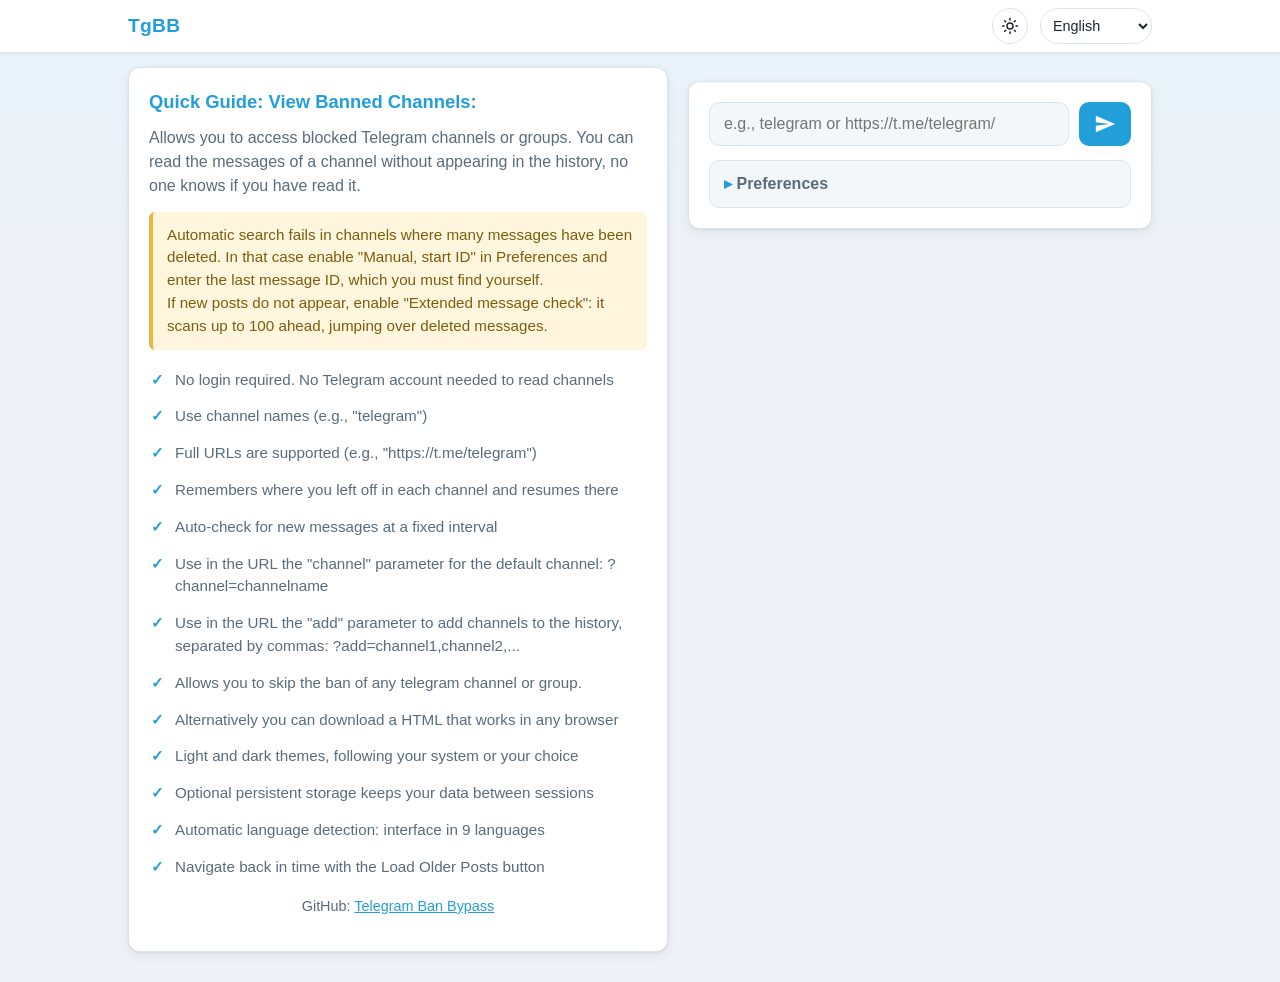
==== src/index.html @ 6d7a8ae9 "ui: drop the redundant channel field label The placeholder already explains what to type and the who" ====
<!DOCTYPE html>
<html>
<head>
    <meta charset="UTF-8">
    <meta name="viewport" content="width=device-width, initial-scale=1.0">
    <meta name="description" content="Allows you to skip the ban of any telegram channel or group. You can read the messages of a channel without appearing in the history, no one knows if you have read it.">
    <meta name="author" content="github.com/FranBarInstance">
    <meta name="theme-color" content="#229ED9">
    <meta name="application-name" content="Telegram Ban Bypass" />
    <meta name="mobile-web-app-capable" content="yes" />
    <meta name="apple-mobile-web-app-capable" content="yes">
    <meta name="apple-mobile-web-app-status-bar-style" content="black">
    <link rel="icon" href="favicon.ico" type="image/ico">
    <link rel="manifest" href="manifest.json">
    <link rel="preload" href="https://telegram.org/js/telegram-widget.js?22" as="script">
    <script>
        (function () {
            var known = ['es', 'en', 'ru', 'pt', 'de', 'fr', 'it', 'pl', 'nl'];
            var lang = '';
            try {
                lang = sessionStorage.getItem('preferredLanguage') ||
                       localStorage.getItem('preferredLanguage') || '';
            } catch (e) { /* storage unavailable */ }
            if (known.indexOf(lang) < 0) {
                lang = (navigator.language || 'en').split('-')[0];
                if (known.indexOf(lang) < 0) lang = 'en';
            }
            document.documentElement.lang = lang;
        })();
        try {
            // Read the stored theme preference before the stylesheet loads
            // to avoid a flash of the wrong theme. Absent value = system.
            var savedTheme = sessionStorage.getItem('tgTheme') || localStorage.getItem('tgTheme');
            if (savedTheme === 'light' || savedTheme === 'dark') {
                document.documentElement.dataset.theme = savedTheme;
            }
        } catch (e) { /* storage unavailable */ }
    </script>
    <title>Telegram Ban Bypass - Avoid blocking the Telegram channel or group</title>
    <link rel="stylesheet" href="style.css">
</head>
<body>
    <header class="toolbar">
        <div class="toolbar-inner">
            <a class="brand" href="https://github.com/FranBarInstance/Telegram-Ban-Bypass" target="_blank" rel="noopener">TgBB</a>
            <div class="toolbar-right">
                <span id="toolbar-channel" class="toolbar-channel" style="display: none;"></span>
                <button type="button" id="theme-toggle" class="theme-toggle" aria-label="Theme">
                    <svg class="icon-sun" viewBox="0 0 24 24" width="18" height="18" fill="none" stroke="currentColor" stroke-width="2" stroke-linecap="round" aria-hidden="true">
                        <circle cx="12" cy="12" r="4"></circle>
                        <path d="M12 2v2M12 20v2M4.9 4.9l1.4 1.4M17.7 17.7l1.4 1.4M2 12h2M20 12h2M4.9 19.1l1.4-1.4M17.7 6.3l1.4-1.4"></path>
                    </svg>
                    <svg class="icon-moon" viewBox="0 0 24 24" width="18" height="18" fill="currentColor" aria-hidden="true">
                        <path d="M21 12.8A9 9 0 1 1 11.2 3a7 7 0 0 0 9.8 9.8z"/>
                    </svg>
                </button>
                <select id="lang-select" class="language-selector" aria-label="Language" onchange="changeLanguage(this.value)">
                    <option value="es">Español</option>
                    <option value="en">English</option>
                    <option value="ru">Русский</option>
                    <option value="pt">Português</option>
                    <option value="de">Deutsch</option>
                    <option value="fr">Français</option>
                    <option value="it">Italiano</option>
                    <option value="pl">Polski</option>
                    <option value="nl">Nederlands</option>
                </select>
            </div>
        </div>
    </header>
    <main>
        <aside class="sidebar">
            <section class="card input-card">
                <div class="channel-row">
                    <input type="text" id="channel-input" placeholder="e.g., telegram or https://t.me/telegram/">
                    <button type="button" id="load-channel-btn" class="load-channel-btn" title="Load" aria-label="Load">
                        <svg viewBox="0 0 24 24" width="22" height="22" fill="currentColor" aria-hidden="true">
                            <path d="M2 21 23 12 2 3v7l15 2-15 2v7z"/>
                        </svg>
                    </button>
                </div>
                <details class="prefs">
                    <summary id="prefsTitle"></summary>
                    <label class="pref-row">
                        <input type="checkbox" id="pref-cookies">
                        <span id="prefCookiesLabel"></span>
                    </label>
                    <div class="pref-row pref-startid-row">
                        <label class="pref-check">
                            <input type="checkbox" id="pref-startid">
                            <span id="prefStartIdLabel"></span>
                        </label>
                        <div class="startid-value">
                            <input type="number" id="start-id-input" min="1" disabled>
                        </div>
                    </div>
                    <div class="pref-row pref-autocheck-row">
                        <label class="pref-check">
                            <input type="checkbox" id="pref-autocheck">
                            <span id="prefAutoCheckLabel"></span>
                        </label>
                        <div class="autocheck-interval">
                            <input type="number" id="autocheck-interval" min="0" step="5" value="60">
                            <span id="secondsLabel"></span>
                        </div>
                    </div>
                    <label class="pref-row">
                        <input type="checkbox" id="pref-deepcheck">
                        <span id="prefDeepCheckLabel"></span>
                    </label>
                </details>
            </section>
            <section class="card saved-channels" style="display: none;">
                <ul id="saved-channels-list"></ul>
            </section>
        </aside>
        <div class="content">
            <div id="current-channel" class="current-channel" style="display: none;"></div>
            <button type="button" class="stop-search-btn" id="stop-search-btn" style="display: none;"></button>
            <button class="widget-load-more-button" style="display: none;" id="loadMoreBtn"></button>
            <div id="widget-container"></div>
            <button class="widget-load-more-button" style="display: none;" id="checkNewBtn"></button>
            <div id="loading" class="loading" style="display: none;"></div>
            <div id="error" class="error" style="display: none;"></div>
            <section class="card tips" id="tips-card">
                <h3 id="quickGuideTitle"></h3>
                <p id="quickGuideDescription"></p>
                <div class="search-info" id="searchInfo">
                    <p id="searchInfoText"></p>
                    <p id="deepCheckInfoText"></p>
                </div>
                <ul id="featuresList"></ul>
                <p class="github-link">GitHub: <a href="https://github.com/FranBarInstance/Telegram-Ban-Bypass" target="_blank">Telegram Ban Bypass</a></p>
            </section>
        </div>
    </main>
    <div class="for-caching" style="display: none;">
        <script async src="https://telegram.org/js/telegram-widget.js?22" data-telegram-post="telegram/0" data-width="100%"></script>
    </div>
    <script src="app.js"></script>
</body>
</html>
---- src/style.css ----
:root {
    color-scheme: light;
    --bg: #eef2f6;
    --bg-gradient: linear-gradient(180deg, #e7f3fb 0%, #eef2f6 240px);
    --surface: #ffffff;
    --surface-soft: #f4f7fa;
    --text: #1c2733;
    --text-soft: #5b6b7b;
    --border: #dce4ec;
    --accent: #229ED9;
    --accent-strong: #1685bd;
    --accent-soft: #e3f2fb;
    --danger: #d9534f;
    --danger-soft: #fdecec;
    --note-bg: #fff6dd;
    --note-border: #e6b93c;
    --note-text: #7a5d10;
    --ok-bg: #e2f4e7;
    --ok-text: #1e6b34;
    --success: #2fae5f;
    --radius: 12px;
    --shadow: 0 1px 3px rgba(16, 34, 53, 0.08), 0 4px 14px rgba(16, 34, 53, 0.06);
    --font: -apple-system, BlinkMacSystemFont, "Segoe UI", Roboto, "Helvetica Neue", Arial, sans-serif;
}
/* Explicit user choice from the theme toggle */
:root[data-theme="dark"] {
    color-scheme: dark;
    --bg: #0e1621;
    --bg-gradient: linear-gradient(180deg, #17212b 0%, #0e1621 240px);
    --surface: #17212b;
    --surface-soft: #1d2a38;
    --text: #e9eef4;
    --text-soft: #9fb0c0;
    --border: #2b3a4a;
    --accent: #229ED9;
    --accent-strong: #3fb0e6;
    --accent-soft: #1b3247;
    --danger: #e0716d;
    --danger-soft: #3a2324;
    --note-bg: #33301f;
    --note-border: #a8892e;
    --note-text: #e8d49a;
    --ok-bg: #1e3527;
    --ok-text: #8fd6a4;
    --success: #43bd72;
    --shadow: 0 1px 3px rgba(0, 0, 0, 0.4), 0 4px 14px rgba(0, 0, 0, 0.3);
}
@media (prefers-color-scheme: dark) {
    :root:not([data-theme="light"]) {
        color-scheme: dark;
        --bg: #0e1621;
        --bg-gradient: linear-gradient(180deg, #17212b 0%, #0e1621 240px);
        --surface: #17212b;
        --surface-soft: #1d2a38;
        --text: #e9eef4;
        --text-soft: #9fb0c0;
        --border: #2b3a4a;
        --accent: #229ED9;
        --accent-strong: #3fb0e6;
        --accent-soft: #1b3247;
        --danger: #e0716d;
        --danger-soft: #3a2324;
        --note-bg: #33301f;
        --note-border: #a8892e;
        --note-text: #e8d49a;
        --ok-bg: #1e3527;
        --ok-text: #8fd6a4;
        --success: #43bd72;
        --shadow: 0 1px 3px rgba(0, 0, 0, 0.4), 0 4px 14px rgba(0, 0, 0, 0.3);
    }
}
* {
    box-sizing: border-box;
}
body {
    margin: 0;
    padding: 16px;
    font-family: var(--font);
    background: var(--bg);
    background-image: var(--bg-gradient);
    background-attachment: fixed;
    color: var(--text);
    line-height: 1.5;
    -webkit-text-size-adjust: 100%;
}
main {
    max-width: 620px;
    margin: 0 auto;
}
.toolbar {
    position: sticky;
    top: 0;
    z-index: 10;
    background: var(--surface);
    border-bottom: 1px solid var(--border);
    box-shadow: 0 1px 4px rgba(16, 34, 53, 0.06);
    margin: -16px -16px 0;
    padding: 0 16px;
}
.toolbar-inner {
    max-width: 620px;
    margin: 0 auto;
    display: flex;
    justify-content: space-between;
    align-items: center;
    gap: 12px;
    min-height: 52px;
}
.brand {
    font-size: 1.2em;
    font-weight: 800;
    color: var(--accent);
    letter-spacing: 0.3px;
    white-space: nowrap;
    text-decoration: none;
}
.brand:hover {
    text-decoration: underline;
}
.toolbar-right {
    display: flex;
    align-items: center;
    gap: 12px;
    min-width: 0;
}
.toolbar-channel {
    font-weight: 700;
    color: var(--text);
    max-width: 40vw;
    overflow: hidden;
    text-overflow: ellipsis;
    white-space: nowrap;
}
.language-selector {
    font-family: inherit;
    font-size: 0.9em;
    color: var(--text);
    background: var(--surface);
    border: 1px solid var(--border);
    border-radius: 999px;
    padding: 5px 8px;
    min-height: 36px;
    cursor: pointer;
    max-width: 130px;
}
.language-selector:hover,
.language-selector:focus {
    outline: none;
    border-color: var(--accent);
    color: var(--accent);
}
.theme-toggle {
    display: inline-flex;
    align-items: center;
    justify-content: center;
    flex: none;
    width: 36px;
    height: 36px;
    padding: 0;
    color: var(--text);
    background: var(--surface);
    border: 1px solid var(--border);
    border-radius: 999px;
    cursor: pointer;
    transition: border-color 0.15s ease, color 0.15s ease;
}
.theme-toggle:hover,
.theme-toggle:focus {
    outline: none;
    border-color: var(--accent);
    color: var(--accent);
}
.theme-toggle .icon-moon {
    display: none;
}
.theme-toggle.is-dark .icon-sun {
    display: none;
}
.theme-toggle.is-dark .icon-moon {
    display: block;
}
.card {
    background: var(--surface);
    border: 1px solid var(--border);
    border-radius: var(--radius);
    box-shadow: var(--shadow);
    padding: 20px;
    margin: 14px 0;
}
.input-card label {
    display: block;
    font-weight: 600;
    margin-bottom: 8px;
}
.input-card input[type="text"] {
    width: 100%;
    padding: 12px 14px;
    font-size: 16px;
    font-family: inherit;
    color: var(--text);
    background: var(--surface-soft);
    border: 1px solid var(--border);
    border-radius: 10px;
    margin-bottom: 14px;
}
.input-card input:focus {
    outline: none;
    border-color: var(--accent);
    box-shadow: 0 0 0 3px var(--accent-soft);
}
.prefs {
    margin-top: 14px;
    border: 1px solid var(--border);
    border-radius: 10px;
    background: var(--surface-soft);
}
.prefs summary {
    padding: 11px 14px;
    font-weight: 600;
    color: var(--text-soft);
    cursor: pointer;
    list-style: none;
}
.prefs summary::before {
    content: "▸ ";
    color: var(--accent);
}
.prefs[open] summary::before {
    content: "▾ ";
}
.prefs .pref-row,
.prefs .pref-autocheck-row {
    display: flex;
    align-items: center;
    gap: 8px;
    padding: 7px 14px;
    font-size: 0.95em;
    color: var(--text);
    cursor: pointer;
}
.prefs .pref-check {
    display: flex;
    align-items: center;
    gap: 8px;
    cursor: pointer;
    font-size: 0.95em;
}
.prefs input[type="checkbox"],
.prefs input[type="radio"] {
    accent-color: var(--success);
    width: 16px;
    height: 16px;
    cursor: pointer;
}
.pref-autocheck-row,
.pref-startid-row {
    flex-wrap: wrap;
    cursor: default;
}
.autocheck-interval,
.startid-value {
    display: flex;
    align-items: center;
    gap: 6px;
    margin-left: auto;
    font-size: 0.9em;
    color: var(--text-soft);
}
.autocheck-interval input,
.startid-value input {
    padding: 6px 8px;
    font-size: 14px;
    font-family: inherit;
    color: var(--text);
    background: var(--surface);
    border: 1px solid var(--border);
    border-radius: 8px;
}
.autocheck-interval input {
    width: 70px;
}
.startid-value input {
    width: 95px;
}
.autocheck-interval input:disabled,
.startid-value input:disabled {
    opacity: 0.5;
    cursor: not-allowed;
}
.channel-row {
    display: flex;
    gap: 10px;
    margin-bottom: 14px;
}
.channel-row input[type="text"] {
    flex: 1;
    min-width: 0;
    margin-bottom: 0;
}
.widget-load-more-button {
    display: block;
    width: 100%;
    padding: 13px 16px;
    font-size: 16px;
    font-family: inherit;
    font-weight: 600;
    color: #ffffff;
    background: var(--accent);
    border: none;
    border-radius: 10px;
    cursor: pointer;
    transition: background-color 0.15s ease;
}
.load-channel-btn {
    flex: none;
    width: 52px;
    display: flex;
    align-items: center;
    justify-content: center;
    color: #ffffff;
    background: var(--accent);
    border: none;
    border-radius: 10px;
    cursor: pointer;
    transition: background-color 0.15s ease;
}
.widget-load-more-button:hover {
    background: var(--accent-strong);
}
.load-channel-btn:hover {
    background: var(--accent-strong);
}
.load-channel-btn:disabled {
    background: var(--border);
    color: var(--text-soft);
    cursor: not-allowed;
}
.widget-load-more-button {
    margin: 18px 0;
    background: var(--surface);
    color: var(--accent);
    border: 1px solid var(--accent);
}
#checkNewBtn {
    margin-bottom: 70px;
}
.widget-load-more-button:hover {
    background: var(--accent-soft);
}
.widget-load-more-button:disabled {
    opacity: 0.6;
    cursor: default;
}
.stop-search-btn {
    display: block;
    width: 100%;
    margin: 12px 0 18px;
    padding: 13px 16px;
    font-size: 16px;
    font-family: inherit;
    font-weight: 600;
    color: #ffffff;
    background: var(--danger);
    border: none;
    border-radius: 10px;
    cursor: pointer;
    transition: background-color 0.15s ease;
}
.stop-search-btn:hover {
    filter: brightness(0.92);
}
.stop-search-btn:disabled {
    opacity: 0.6;
    cursor: default;
}
#saved-channels-list {
    list-style: none;
    padding: 0;
    margin: 0;
}
#saved-channels-list li {
    display: flex;
    justify-content: space-between;
    align-items: center;
    gap: 10px;
    padding: 10px 4px;
    border-bottom: 1px solid var(--border);
}
#saved-channels-list li:last-child {
    border-bottom: none;
}
#saved-channels-list li span {
    color: var(--accent);
    font-weight: 500;
    cursor: pointer;
    overflow-wrap: anywhere;
}
#saved-channels-list li span:hover {
    text-decoration: underline;
}
#saved-channels-list button {
    flex-shrink: 0;
    min-height: 40px;
    min-width: 44px;
    padding: 8px 14px;
    font-size: 14px;
    color: var(--danger);
    background: transparent;
    border: 1px solid var(--danger);
    border-radius: 8px;
    cursor: pointer;
}
#saved-channels-list button:hover {
    background: var(--danger-soft);
}
.current-channel {
    background: var(--accent-soft);
    border: 1px solid var(--accent);
    color: var(--text);
    padding: 12px 16px;
    border-radius: 10px;
    text-align: center;
    margin: 14px 0;
    overflow-wrap: anywhere;
}
.current-channel.flash-ok {
    background: var(--ok-bg);
    color: var(--ok-text);
}
.loading {
    background: var(--surface);
    border: 1px solid var(--border);
    color: var(--text-soft);
    font-style: italic;
    text-align: center;
    padding: 14px;
    border-radius: 10px;
    margin: 14px 0;
}
.error {
    background: var(--danger-soft);
    border: 1px solid var(--danger);
    color: var(--danger);
    text-align: center;
    padding: 14px;
    border-radius: 10px;
    margin: 14px 0;
}
#widget-container {
    margin-top: 14px;
}
iframe[src*="t.me"] {
    margin-bottom: 10px;
    border-radius: 8px;
    max-width: 100%;
}
.tips h3 {
    margin: 0 0 10px;
    font-size: 1.15em;
    color: var(--accent);
}
.tips p {
    margin: 0 0 14px;
    color: var(--text-soft);
}
.search-info {
    background: var(--note-bg);
    border-left: 4px solid var(--note-border);
    border-radius: 6px;
    padding: 12px 14px;
    margin-bottom: 16px;
}
.search-info p {
    margin: 0;
    color: var(--note-text);
    font-size: 0.95em;
}
.tips ul {
    list-style: none;
    padding: 0;
    margin: 0 0 14px;
}
.tips li {
    position: relative;
    padding: 3px 0 3px 26px;
    margin-bottom: 8px;
    color: var(--text-soft);
    font-size: 0.95em;
}
.tips li::before {
    content: "\2713";
    position: absolute;
    left: 2px;
    color: var(--accent);
    font-weight: 700;
}
.github-link {
    text-align: center;
    font-size: 0.9em;
}
.github-link a {
    color: var(--accent);
}
@media (min-width: 1000px) {
    main {
        max-width: 1024px;
        display: flex;
        flex-direction: row-reverse;
        align-items: flex-start;
        gap: 20px;
    }
    .toolbar-inner {
        max-width: 1024px;
    }
    .content {
        flex: 0 0 540px;
        min-width: 0;
    }
    .sidebar {
        flex: 1;
        min-width: 0;
        position: sticky;
        top: 67px;
    }
}
@media (max-width: 600px) {
    body {
        padding: 10px;
    }
    .toolbar {
        margin: -10px -10px 0;
        padding: 0 10px;
    }
    .toolbar-inner {
        min-height: 48px;
    }
    .brand {
        font-size: 1.1em;
    }
    .toolbar-right {
        gap: 8px;
    }
    .toolbar-channel {
        max-width: 26vw;
    }
    .card {
        padding: 16px;
        margin: 10px 0;
    }
}
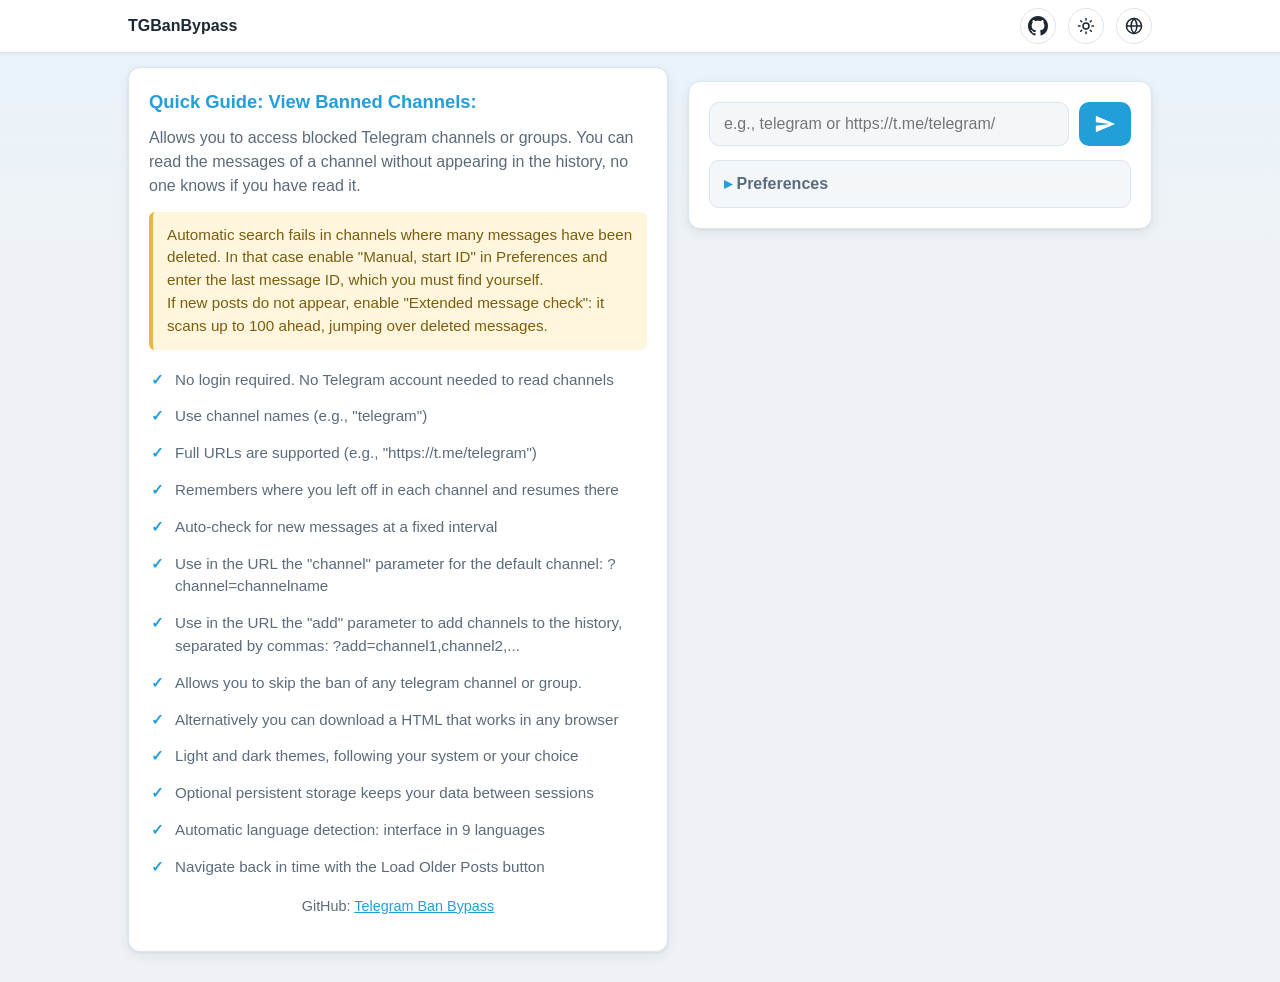
==== commit ced7414b: "change: icon toolbar with language menu and feed scroll arrows - GitHub icon replaces the TgBB text;" ====
--- a/src/index.html
+++ b/src/index.html
@@ -42,9 +42,13 @@
 <body>
     <header class="toolbar">
         <div class="toolbar-inner">
-            <a class="brand" href="https://github.com/FranBarInstance/Telegram-Ban-Bypass" target="_blank" rel="noopener">TgBB</a>
+            <span id="toolbar-channel" class="toolbar-channel">TGBanBypass</span>
             <div class="toolbar-right">
-                <span id="toolbar-channel" class="toolbar-channel" style="display: none;"></span>
+                <a class="brand" href="https://github.com/FranBarInstance/Telegram-Ban-Bypass" target="_blank" rel="noopener" aria-label="GitHub" title="GitHub">
+                    <svg viewBox="0 0 16 16" width="20" height="20" fill="currentColor" aria-hidden="true">
+                        <path d="M8 0C3.58 0 0 3.58 0 8c0 3.54 2.29 6.53 5.47 7.59.4.07.55-.17.55-.38 0-.19-.01-.82-.01-1.49-2.01.37-2.53-.49-2.69-.94-.09-.23-.48-.94-.82-1.13-.28-.15-.68-.52-.01-.53.63-.01 1.08.58 1.23.82.72 1.21 1.87.87 2.33.66.07-.52.28-.87.51-1.07-1.78-.2-3.64-.89-3.64-3.95 0-.87.31-1.59.82-2.15-.08-.2-.36-1.02.08-2.12 0 0 .67-.21 2.2.82.64-.18 1.32-.27 2-.27s1.36.09 2 .27c1.53-1.04 2.2-.82 2.2-.82.44 1.1.16 1.92.08 2.12.51.56.82 1.27.82 2.15 0 3.07-1.87 3.75-3.65 3.95.29.25.54.73.54 1.48 0 1.07-.01 1.93-.01 2.2 0 .21.15.46.55.38A8.01 8.01 0 0 0 16 8c0-4.42-3.58-8-8-8z"/>
+                    </svg>
+                </a>
                 <button type="button" id="theme-toggle" class="theme-toggle" aria-label="Theme">
                     <svg class="icon-sun" viewBox="0 0 24 24" width="18" height="18" fill="none" stroke="currentColor" stroke-width="2" stroke-linecap="round" aria-hidden="true">
                         <circle cx="12" cy="12" r="4"></circle>
@@ -54,17 +58,26 @@
                         <path d="M21 12.8A9 9 0 1 1 11.2 3a7 7 0 0 0 9.8 9.8z"/>
                     </svg>
                 </button>
-                <select id="lang-select" class="language-selector" aria-label="Language" onchange="changeLanguage(this.value)">
-                    <option value="es">Español</option>
-                    <option value="en">English</option>
-                    <option value="ru">Русский</option>
-                    <option value="pt">Português</option>
-                    <option value="de">Deutsch</option>
-                    <option value="fr">Français</option>
-                    <option value="it">Italiano</option>
-                    <option value="pl">Polski</option>
-                    <option value="nl">Nederlands</option>
-                </select>
+                <div class="lang-wrap">
+                    <button type="button" id="lang-toggle" class="lang-toggle" aria-label="Language" aria-haspopup="true" aria-expanded="false">
+                        <svg class="icon-globe" viewBox="0 0 24 24" width="18" height="18" fill="none" stroke="currentColor" stroke-width="2" stroke-linecap="round" aria-hidden="true">
+                            <circle cx="12" cy="12" r="10"></circle>
+                            <path d="M2 12h20"></path>
+                            <path d="M12 2a15.3 15.3 0 0 1 4 10 15.3 15.3 0 0 1-4 10 15.3 15.3 0 0 1-4-10 15.3 15.3 0 0 1 4-10z"></path>
+                        </svg>
+                    </button>
+                    <ul id="lang-menu" class="lang-menu" hidden>
+                        <li><button type="button" data-lang="es">Español</button></li>
+                        <li><button type="button" data-lang="en">English</button></li>
+                        <li><button type="button" data-lang="ru">Русский</button></li>
+                        <li><button type="button" data-lang="pt">Português</button></li>
+                        <li><button type="button" data-lang="de">Deutsch</button></li>
+                        <li><button type="button" data-lang="fr">Français</button></li>
+                        <li><button type="button" data-lang="it">Italiano</button></li>
+                        <li><button type="button" data-lang="pl">Polski</button></li>
+                        <li><button type="button" data-lang="nl">Nederlands</button></li>
+                    </ul>
+                </div>
             </div>
         </div>
     </header>
@@ -100,14 +113,20 @@
                             <span id="prefAutoCheckLabel"></span>
                         </label>
                         <div class="autocheck-interval">
-                            <input type="number" id="autocheck-interval" min="0" step="5" value="60">
+                            <input type="number" id="autocheck-interval" min="10" step="5" value="60">
                             <span id="secondsLabel"></span>
                         </div>
                     </div>
-                    <label class="pref-row">
-                        <input type="checkbox" id="pref-deepcheck">
-                        <span id="prefDeepCheckLabel"></span>
-                    </label>
+                    <div class="pref-row pref-deepcheck-row">
+                        <label class="pref-check">
+                            <input type="checkbox" id="pref-deepcheck">
+                            <span id="prefDeepCheckLabel"></span>
+                        </label>
+                        <div class="deepcheck-max">
+                            <input type="number" id="deepcheck-max" min="1" max="1000" step="1" value="100">
+                            <span id="deepCheckMaxLabel"></span>
+                        </div>
+                    </div>
                 </details>
             </section>
             <section class="card saved-channels" style="display: none;">
@@ -117,9 +136,24 @@
         <div class="content">
             <div id="current-channel" class="current-channel" style="display: none;"></div>
             <button type="button" class="stop-search-btn" id="stop-search-btn" style="display: none;"></button>
-            <button class="widget-load-more-button" style="display: none;" id="loadMoreBtn"></button>
+            <div class="button-row" id="load-more-row" style="display: none;">
+                <button class="widget-load-more-button" id="loadMoreBtn"></button>
+                <button type="button" id="scroll-down-btn" class="scroll-arrow-btn" aria-label="Scroll down" title="Scroll down">
+                    <svg viewBox="0 0 24 24" width="20" height="20" fill="none" stroke="currentColor" stroke-width="2" stroke-linecap="round" stroke-linejoin="round" aria-hidden="true">
+                        <path d="M12 5v14M5 12l7 7 7-7"></path>
+                    </svg>
+                </button>
+            </div>
             <div id="widget-container"></div>
-            <button class="widget-load-more-button" style="display: none;" id="checkNewBtn"></button>
+            <div class="button-row" id="check-new-row" style="display: none;">
+                <button class="widget-load-more-button" id="checkNewBtn"></button>
+                <button type="button" id="scroll-up-btn" class="scroll-arrow-btn" aria-label="Scroll up" title="Scroll up">
+                    <svg viewBox="0 0 24 24" width="20" height="20" fill="none" stroke="currentColor" stroke-width="2" stroke-linecap="round" stroke-linejoin="round" aria-hidden="true">
+                        <path d="M12 19V5M5 12l7-7 7 7"></path>
+                    </svg>
+                </button>
+            </div>
+            <button type="button" class="research-btn" id="reSearchBtn" style="display: none;"></button>
             <div id="loading" class="loading" style="display: none;"></div>
             <div id="error" class="error" style="display: none;"></div>
             <section class="card tips" id="tips-card">
--- a/src/style.css
+++ b/src/style.css
@@ -107,15 +107,23 @@
     min-height: 52px;
 }
 .brand {
-    font-size: 1.2em;
-    font-weight: 800;
-    color: var(--accent);
-    letter-spacing: 0.3px;
-    white-space: nowrap;
-    text-decoration: none;
-}
-.brand:hover {
-    text-decoration: underline;
+    display: inline-flex;
+    align-items: center;
+    justify-content: center;
+    flex: none;
+    width: 36px;
+    height: 36px;
+    color: var(--text);
+    background: var(--surface);
+    border: 1px solid var(--border);
+    border-radius: 999px;
+    transition: border-color 0.15s ease, color 0.15s ease;
+}
+.brand:hover,
+.brand:focus {
+    outline: none;
+    border-color: var(--accent);
+    color: var(--accent);
 }
 .toolbar-right {
     display: flex;
@@ -124,32 +132,66 @@
     min-width: 0;
 }
 .toolbar-channel {
+    /* Takes all the room left by the toolbar icons; the ellipsis
+       only kicks in when the name actually collides with them */
+    flex: 1;
+    min-width: 0;
     font-weight: 700;
     color: var(--text);
-    max-width: 40vw;
     overflow: hidden;
     text-overflow: ellipsis;
     white-space: nowrap;
 }
-.language-selector {
+.lang-wrap {
+    position: relative;
+    flex: none;
+}
+.lang-menu {
+    position: absolute;
+    top: calc(100% + 6px);
+    right: 0;
+    min-width: 150px;
+    max-height: 60vh;
+    overflow-y: auto;
+    margin: 0;
+    padding: 4px;
+    list-style: none;
+    background: var(--surface);
+    border: 1px solid var(--border);
+    border-radius: 10px;
+    box-shadow: var(--shadow);
+    z-index: 20;
+}
+.lang-menu button {
+    display: flex;
+    align-items: center;
+    justify-content: space-between;
+    gap: 10px;
+    width: 100%;
+    padding: 8px 10px;
     font-family: inherit;
     font-size: 0.9em;
-    color: var(--text);
-    background: var(--surface);
-    border: 1px solid var(--border);
-    border-radius: 999px;
-    padding: 5px 8px;
-    min-height: 36px;
-    cursor: pointer;
-    max-width: 130px;
-}
-.language-selector:hover,
-.language-selector:focus {
-    outline: none;
-    border-color: var(--accent);
-    color: var(--accent);
-}
-.theme-toggle {
+    text-align: left;
+    white-space: nowrap;
+    color: var(--text);
+    background: none;
+    border: none;
+    border-radius: 8px;
+    cursor: pointer;
+}
+.lang-menu button:hover {
+    background: var(--accent-soft);
+    color: var(--accent);
+}
+.lang-menu button.is-active {
+    color: var(--accent);
+    font-weight: 700;
+}
+.lang-menu button.is-active::after {
+    content: "\2713";
+}
+.theme-toggle,
+.lang-toggle {
     display: inline-flex;
     align-items: center;
     justify-content: center;
@@ -165,7 +207,9 @@
     transition: border-color 0.15s ease, color 0.15s ease;
 }
 .theme-toggle:hover,
-.theme-toggle:focus {
+.theme-toggle:focus,
+.lang-toggle:hover,
+.lang-toggle:focus {
     outline: none;
     border-color: var(--accent);
     color: var(--accent);
@@ -253,12 +297,14 @@
     cursor: pointer;
 }
 .pref-autocheck-row,
-.pref-startid-row {
+.pref-startid-row,
+.pref-deepcheck-row {
     flex-wrap: wrap;
     cursor: default;
 }
 .autocheck-interval,
-.startid-value {
+.startid-value,
+.deepcheck-max {
     display: flex;
     align-items: center;
     gap: 6px;
@@ -267,7 +313,8 @@
     color: var(--text-soft);
 }
 .autocheck-interval input,
-.startid-value input {
+.startid-value input,
+.deepcheck-max input {
     padding: 6px 8px;
     font-size: 14px;
     font-family: inherit;
@@ -277,6 +324,9 @@
     border-radius: 8px;
 }
 .autocheck-interval input {
+    width: 70px;
+}
+.deepcheck-max input {
     width: 70px;
 }
 .startid-value input {
@@ -341,8 +391,38 @@
     color: var(--accent);
     border: 1px solid var(--accent);
 }
-#checkNewBtn {
-    margin-bottom: 70px;
+.button-row {
+    display: flex;
+    align-items: stretch;
+    gap: 10px;
+    margin: 18px 0;
+}
+.button-row .widget-load-more-button {
+    flex: 1;
+    min-width: 0;
+    width: auto;
+    margin: 0;
+}
+.scroll-arrow-btn {
+    flex: none;
+    width: 52px;
+    display: flex;
+    align-items: center;
+    justify-content: center;
+    padding: 0;
+    font-family: inherit;
+    color: var(--accent);
+    background: var(--surface);
+    border: 1px solid var(--accent);
+    border-radius: 10px;
+    cursor: pointer;
+    transition: background-color 0.15s ease;
+}
+.scroll-arrow-btn:hover {
+    background: var(--accent-soft);
+}
+#check-new-row {
+    margin-bottom: 12px;
 }
 .widget-load-more-button:hover {
     background: var(--accent-soft);
@@ -373,6 +453,24 @@
     opacity: 0.6;
     cursor: default;
 }
+.research-btn {
+    display: block;
+    width: 100%;
+    margin: 0 0 70px;
+    padding: 11px 16px;
+    font-size: 14px;
+    font-family: inherit;
+    font-weight: 600;
+    color: var(--accent);
+    background: var(--surface);
+    border: 1px solid var(--accent);
+    border-radius: 10px;
+    cursor: pointer;
+    transition: background-color 0.15s ease;
+}
+.research-btn:hover {
+    background: var(--accent-soft);
+}
 #saved-channels-list {
     list-style: none;
     padding: 0;
@@ -404,13 +502,15 @@
     min-width: 44px;
     padding: 8px 14px;
     font-size: 14px;
+    color: var(--text-soft);
+    background: transparent;
+    border: 1px solid var(--border);
+    border-radius: 8px;
+    cursor: pointer;
+}
+#saved-channels-list button:hover {
     color: var(--danger);
-    background: transparent;
-    border: 1px solid var(--danger);
-    border-radius: 8px;
-    cursor: pointer;
-}
-#saved-channels-list button:hover {
+    border-color: var(--danger);
     background: var(--danger-soft);
 }
 .current-channel {
@@ -534,14 +634,8 @@
     .toolbar-inner {
         min-height: 48px;
     }
-    .brand {
-        font-size: 1.1em;
-    }
     .toolbar-right {
         gap: 8px;
-    }
-    .toolbar-channel {
-        max-width: 26vw;
     }
     .card {
         padding: 16px;
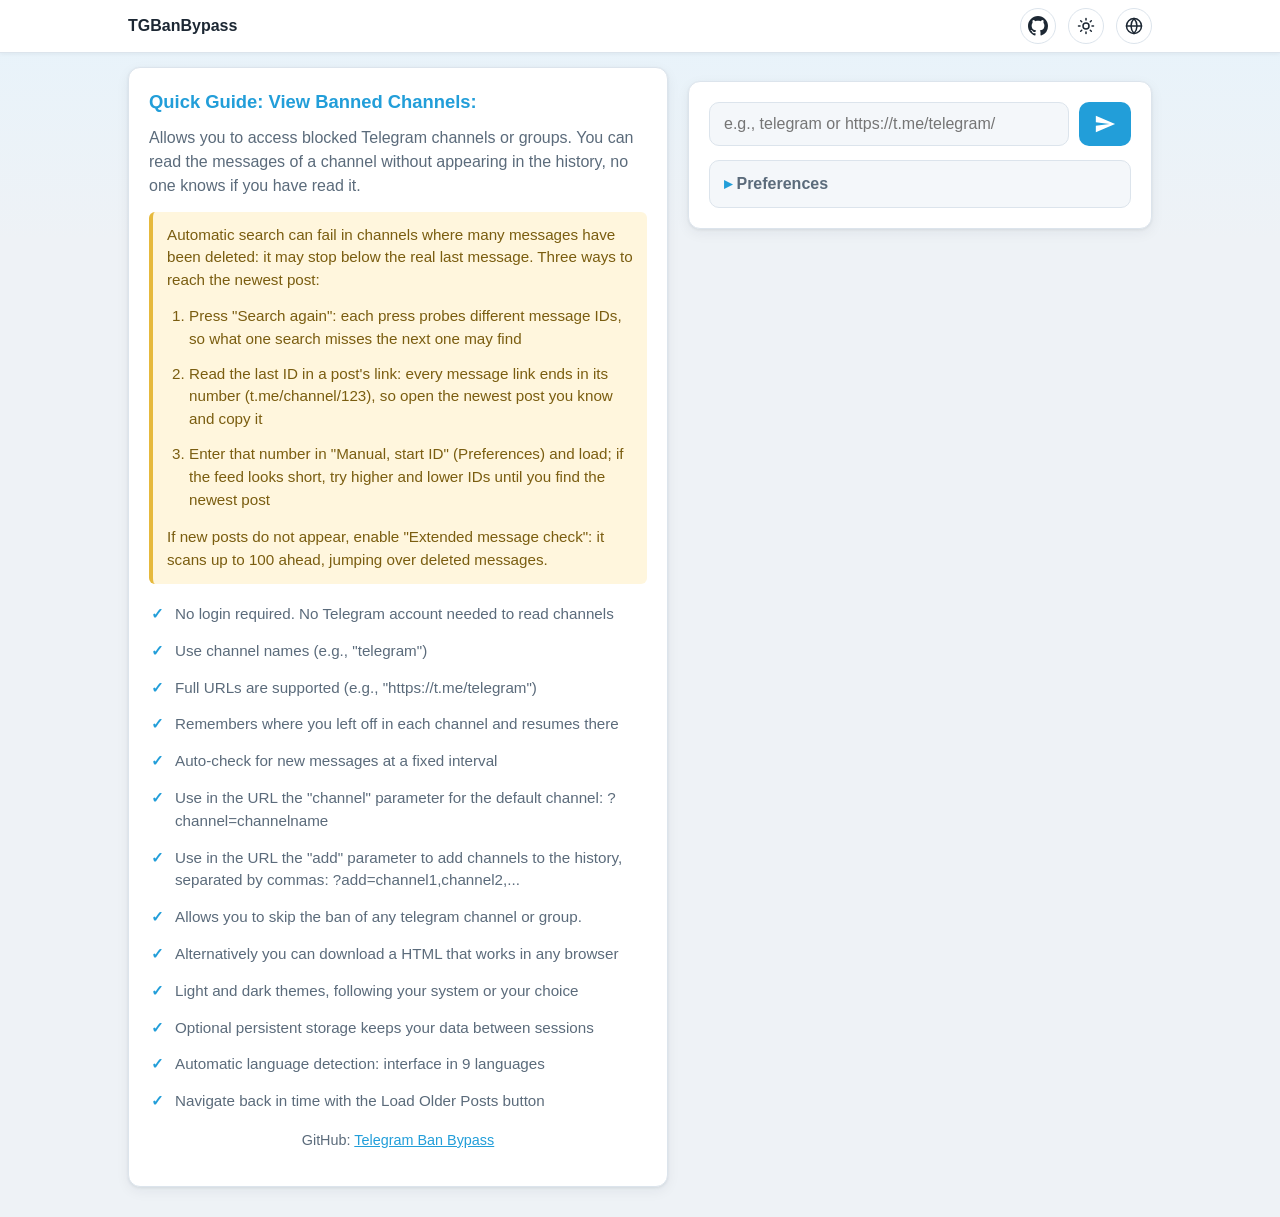
==== commit 93167322: "ui: the quick guide spells out three strategies against heavy deletions The note kept only the failu" ====
--- a/src/index.html
+++ b/src/index.html
@@ -161,6 +161,7 @@
                 <p id="quickGuideDescription"></p>
                 <div class="search-info" id="searchInfo">
                     <p id="searchInfoText"></p>
+                    <ol id="searchInfoSteps"></ol>
                     <p id="deepCheckInfoText"></p>
                 </div>
                 <ul id="featuresList"></ul>
--- a/src/style.css
+++ b/src/style.css
@@ -575,6 +575,21 @@
     color: var(--note-text);
     font-size: 0.95em;
 }
+/* Numbered strategies under the intro paragraph; the extra class level
+   keeps the .tips checkmark styling (✓, 26px pad) away from them */
+.search-info ol {
+    margin: 10px 0 12px;
+    padding-left: 22px;
+}
+.search-info ol li {
+    margin: 0 0 6px;
+    padding-left: 0;
+    color: var(--note-text);
+    font-size: 0.95em;
+}
+.search-info ol li::before {
+    content: none;
+}
 .tips ul {
     list-style: none;
     padding: 0;
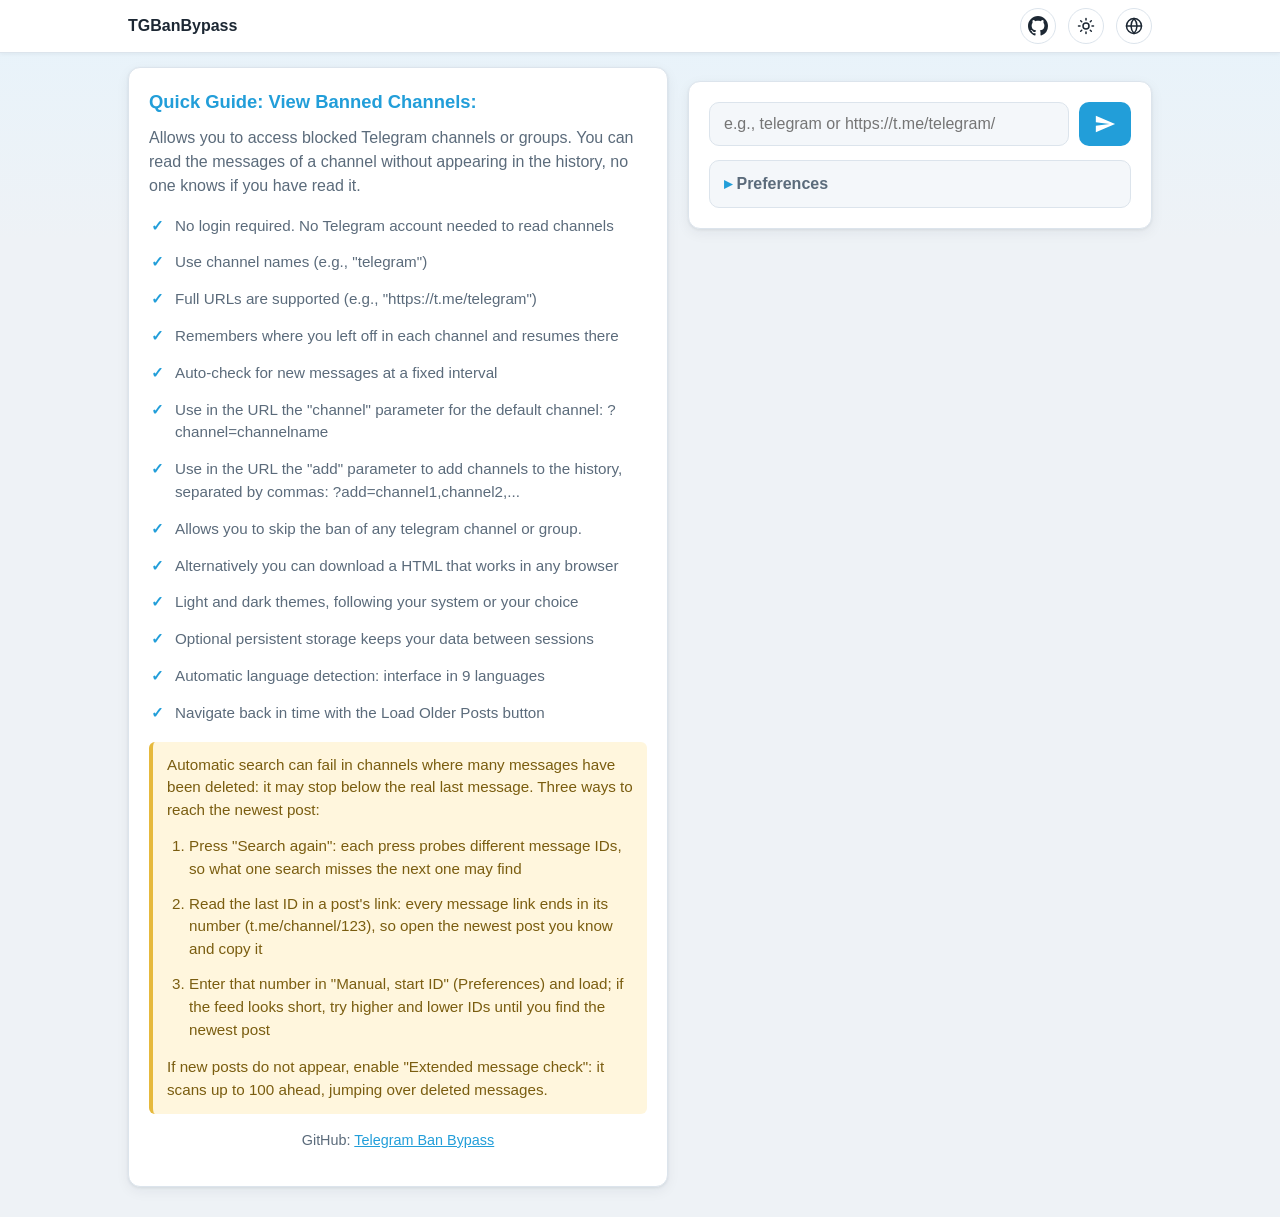
==== commit cbfab7ea: "ui: the heavy-deletion strategies box moves to the end of the guide The features list (what the tool" ====
--- a/src/index.html
+++ b/src/index.html
@@ -159,12 +159,12 @@
             <section class="card tips" id="tips-card">
                 <h3 id="quickGuideTitle"></h3>
                 <p id="quickGuideDescription"></p>
+                <ul id="featuresList"></ul>
                 <div class="search-info" id="searchInfo">
                     <p id="searchInfoText"></p>
                     <ol id="searchInfoSteps"></ol>
                     <p id="deepCheckInfoText"></p>
                 </div>
-                <ul id="featuresList"></ul>
                 <p class="github-link">GitHub: <a href="https://github.com/FranBarInstance/Telegram-Ban-Bypass" target="_blank">Telegram Ban Bypass</a></p>
             </section>
         </div>
